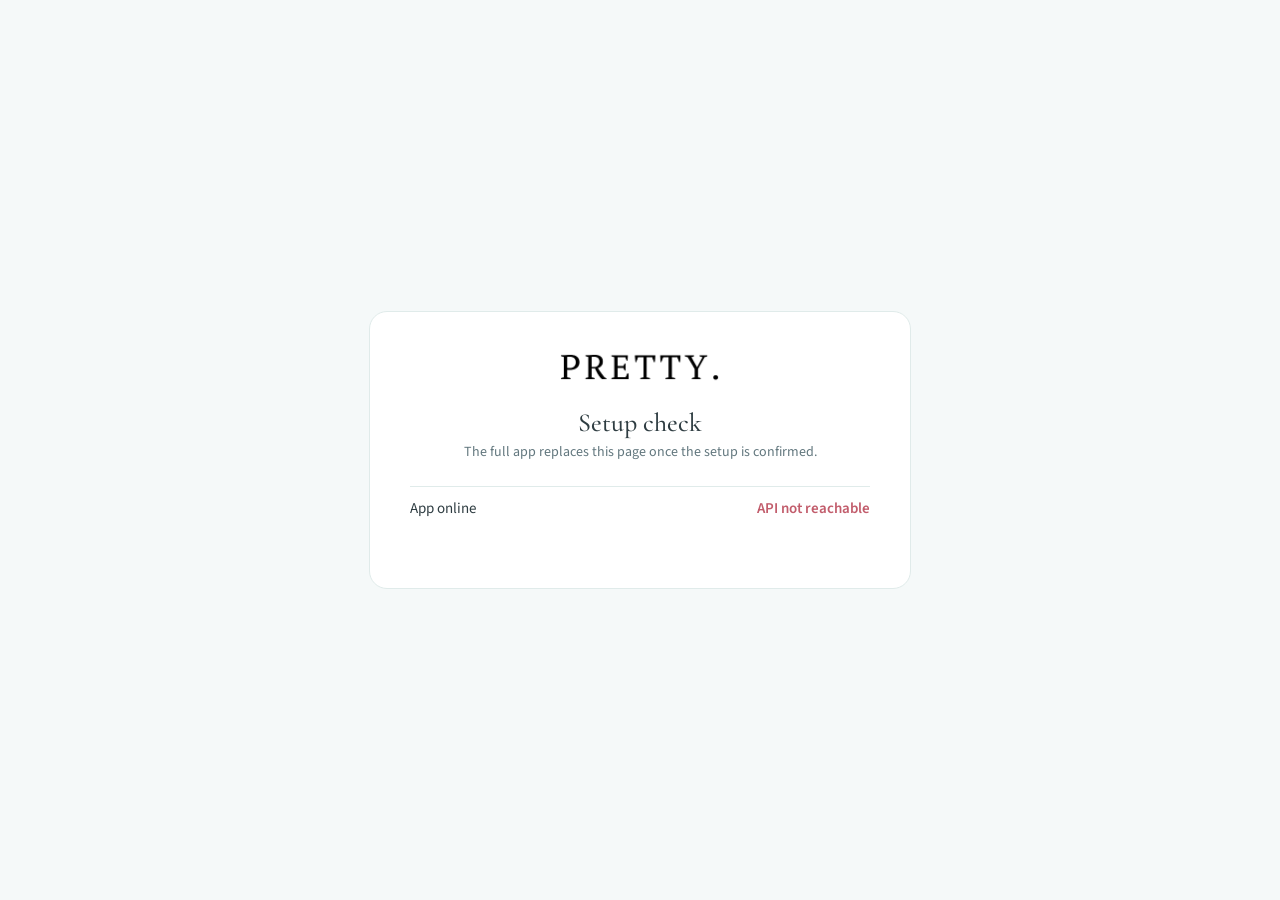
==== app/index.html @ a23b6fc7 "Add setup-check page, health API and database schema v1 Co-Authored-By: Claude Opus 5.5 <noreply@ant" ====
<!doctype html>
<html lang="en"><head>
<meta charset="utf-8"><meta name="viewport" content="width=device-width,initial-scale=1">
<title>Pretty Studio — setup check</title>
<link rel="preconnect" href="https://fonts.googleapis.com">
<link href="https://fonts.googleapis.com/css2?family=Cormorant+Garamond:wght@500&family=Source+Sans+3:wght@400;600&display=swap" rel="stylesheet">
<style>
 body{margin:0;background:#f5f9f9;color:#2f3d42;font-family:"Source Sans 3",system-ui,sans-serif;display:flex;min-height:100vh;align-items:center;justify-content:center;padding:16px;box-sizing:border-box}
 .card{background:#fff;border:1px solid #e0ebea;border-radius:18px;padding:36px 40px;max-width:460px;width:100%;text-align:center}
 img{width:170px;mix-blend-mode:multiply}
 h1{font:500 26px "Cormorant Garamond",serif;margin:18px 0 4px}
 p.sub{color:#62777e;margin:0 0 24px;font-size:14px}
 ul{list-style:none;padding:0;margin:0;text-align:left}
 li{display:flex;justify-content:space-between;padding:11px 0;border-top:1px solid #e0ebea;font-size:15px}
 .ok{color:#2a6769;font-weight:600}.bad{color:#c25d6c;font-weight:600}
 .ver{margin-top:22px;font-size:11.5px;color:#97aeb2}
</style></head>
<body><div class="card">
 <img src="pretty-logo.png" alt="Pretty">
 <h1>Setup check</h1>
 <p class="sub">The full app replaces this page once the setup is confirmed.</p>
 <ul id="list"><li>Checking…</li></ul>
 <div class="ver" id="ver"></div>
</div>
<script>
fetch('/api/health').then(r => r.json()).then(d => {
  const row = (label, val) => `<li><span>${label}</span><span class="${val === 'ok' ? 'ok' : 'bad'}">${val === 'ok' ? '✓ Connected' : val}</span></li>`;
  document.getElementById('list').innerHTML =
    row('App online', 'ok') + row('Database (D1)', d.database) + row('File storage (R2)', d.files) +
    `<li><span>Signed in as</span><span>${d.user}</span></li>` +
    (d.tables ? `<li><span>Database tables</span><span>${d.tables} (schema v${d.schemaVersion})</span></li>` : '');
  document.getElementById('ver').textContent = 'Version ' + d.version + ' · ' + d.date;
}).catch(e => { document.getElementById('list').innerHTML = '<li><span>App online</span><span class="bad">API not reachable</span></li>'; });
</script>
</body></html>
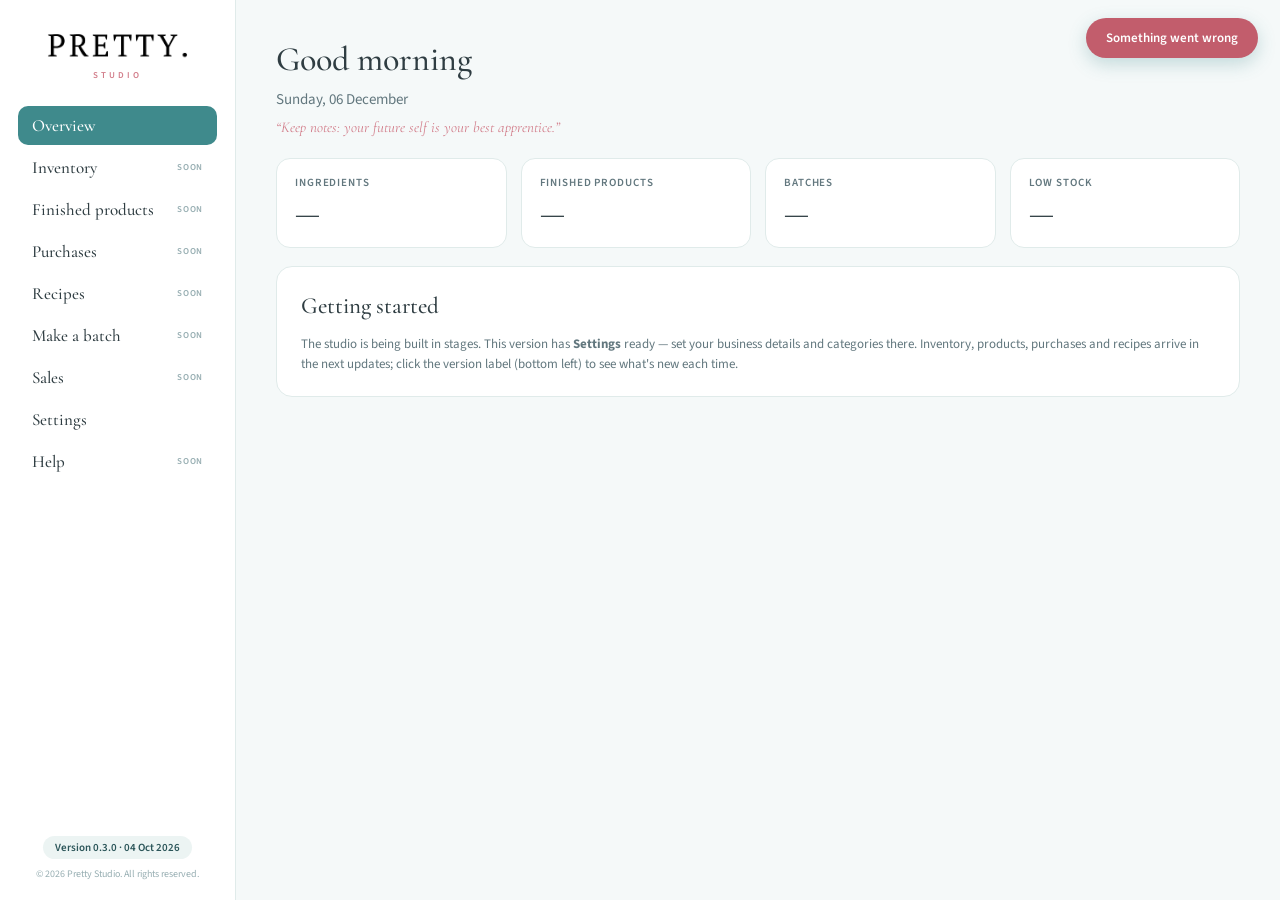
==== commit 3d186952: "v0.3.0: app layout, Settings with categories, login check on API Co-Authored-By: Claude Opus 5.5 <no" ====
--- a/app/index.html
+++ b/app/index.html
@@ -1,35 +1,27 @@
 <!doctype html>
 <html lang="en"><head>
 <meta charset="utf-8"><meta name="viewport" content="width=device-width,initial-scale=1">
-<title>Pretty Studio — setup check</title>
-<link rel="preconnect" href="https://fonts.googleapis.com">
-<link href="https://fonts.googleapis.com/css2?family=Cormorant+Garamond:wght@500&family=Source+Sans+3:wght@400;600&display=swap" rel="stylesheet">
-<style>
- body{margin:0;background:#f5f9f9;color:#2f3d42;font-family:"Source Sans 3",system-ui,sans-serif;display:flex;min-height:100vh;align-items:center;justify-content:center;padding:16px;box-sizing:border-box}
- .card{background:#fff;border:1px solid #e0ebea;border-radius:18px;padding:36px 40px;max-width:460px;width:100%;text-align:center}
- img{width:170px;mix-blend-mode:multiply}
- h1{font:500 26px "Cormorant Garamond",serif;margin:18px 0 4px}
- p.sub{color:#62777e;margin:0 0 24px;font-size:14px}
- ul{list-style:none;padding:0;margin:0;text-align:left}
- li{display:flex;justify-content:space-between;padding:11px 0;border-top:1px solid #e0ebea;font-size:15px}
- .ok{color:#2a6769;font-weight:600}.bad{color:#c25d6c;font-weight:600}
- .ver{margin-top:22px;font-size:11.5px;color:#97aeb2}
-</style></head>
-<body><div class="card">
- <img src="pretty-logo.png" alt="Pretty">
- <h1>Setup check</h1>
- <p class="sub">The full app replaces this page once the setup is confirmed.</p>
- <ul id="list"><li>Checking…</li></ul>
- <div class="ver" id="ver"></div>
+<title>Pretty Studio</title>
+<link rel="icon" href="pretty-logo.png">
+<link rel="preconnect" href="https://fonts.googleapis.com"><link rel="preconnect" href="https://fonts.gstatic.com" crossorigin>
+<link href="https://fonts.googleapis.com/css2?family=Cormorant+Garamond:ital,wght@0,500;0,600;1,400&family=Source+Sans+3:wght@400;600;700&display=swap" rel="stylesheet">
+<link rel="stylesheet" href="styles.css">
+</head><body>
+<div class="shell">
+  <aside class="side" id="side">
+    <div class="brand"><img src="pretty-logo.png" alt="Pretty"><div class="tag">Studio</div></div>
+    <nav id="nav"></nav>
+    <div class="side-foot">
+      <button class="ver" id="ver" title="What's new"></button>
+      <div class="copy" id="copy"></div>
+    </div>
+  </aside>
+  <main class="main">
+    <button class="menu-btn" id="menuBtn" aria-label="Menu">☰</button>
+    <div id="page"></div>
+  </main>
 </div>
-<script>
-fetch('/api/health').then(r => r.json()).then(d => {
-  const row = (label, val) => `<li><span>${label}</span><span class="${val === 'ok' ? 'ok' : 'bad'}">${val === 'ok' ? '✓ Connected' : val}</span></li>`;
-  document.getElementById('list').innerHTML =
-    row('App online', 'ok') + row('Database (D1)', d.database) + row('File storage (R2)', d.files) +
-    `<li><span>Signed in as</span><span>${d.user}</span></li>` +
-    (d.tables ? `<li><span>Database tables</span><span>${d.tables} (schema v${d.schemaVersion})</span></li>` : '');
-  document.getElementById('ver').textContent = 'Version ' + d.version + ' · ' + d.date;
-}).catch(e => { document.getElementById('list').innerHTML = '<li><span>App online</span><span class="bad">API not reachable</span></li>'; });
-</script>
+<div id="toast" class="toast" hidden></div>
+<div id="modal" class="modal" hidden><div class="modal-card" id="modalCard"></div></div>
+<script type="module" src="app.js"></script>
 </body></html>
--- a/app/styles.css
+++ b/app/styles.css
@@ -0,0 +1,69 @@
+[hidden]{display:none!important}
+:root{--bg:#f5f9f9;--card:#fff;--line:#e0ebea;--line2:#c6dad9;--text:#2f3d42;--muted:#62777e;--faint:#97aeb2;
+--teal:#3f8a8c;--teal-d:#2b5559;--teal-l:#ecf4f3;--blush:#d27d8a;--blush-l:#fbeef0;--rose:#c25d6c;--ok:#2a6769}
+*{box-sizing:border-box}
+body{margin:0;background:var(--bg);color:var(--text);font:400 15px/1.5 "Source Sans 3",system-ui,sans-serif}
+h1,h2,h3{font-family:"Cormorant Garamond",Georgia,serif;font-weight:500;margin:0}
+h1{font-size:34px}h2{font-size:23px}
+.shell{display:grid;grid-template-columns:236px minmax(0,1fr);min-height:100vh}
+.side{background:#fff;border-right:1px solid var(--line);padding:28px 18px 18px;display:flex;flex-direction:column;gap:24px;position:sticky;top:0;height:100vh}
+.brand{text-align:center}.brand img{width:150px;mix-blend-mode:multiply}
+.tag{font:600 9px "Source Sans 3";letter-spacing:.34em;color:var(--blush);text-transform:uppercase;margin-top:2px}
+nav{display:flex;flex-direction:column;gap:3px;overflow:auto}
+nav a{display:flex;justify-content:space-between;align-items:center;padding:9px 14px;border-radius:10px;color:var(--text);text-decoration:none;font:500 17px "Cormorant Garamond",serif}
+nav a:hover{background:var(--teal-l)}
+nav a.on{background:var(--teal);color:#fff}
+nav a .soon{font:600 9px "Source Sans 3";letter-spacing:.08em;text-transform:uppercase;color:var(--faint)}
+nav a.on .soon{color:#d6ecec}
+.side-foot{margin-top:auto;text-align:center}
+.ver{background:var(--teal-l);border:0;border-radius:999px;padding:4px 12px;font:600 11px "Source Sans 3";color:var(--teal-d);cursor:pointer}
+.ver:hover{background:#dcebea}
+.copy{font-size:10px;color:var(--faint);margin-top:8px}
+.main{padding:34px 40px;max-width:1180px;width:100%}
+.menu-btn{display:none}
+.head{display:flex;justify-content:space-between;align-items:flex-end;gap:16px;margin-bottom:22px;flex-wrap:wrap}
+.sub{color:var(--muted);margin-top:4px}
+.card{background:var(--card);border:1px solid var(--line);border-radius:16px;padding:22px 24px;margin-bottom:18px}
+.card h2{margin-bottom:12px}
+.grid2{display:grid;grid-template-columns:1fr 1fr;gap:18px}
+.tiles{display:grid;grid-template-columns:repeat(auto-fit,minmax(170px,1fr));gap:14px;margin-bottom:18px}
+.tile{background:#fff;border:1px solid var(--line);border-radius:14px;padding:16px 18px}
+.tile .k{font:600 11px "Source Sans 3";letter-spacing:.08em;text-transform:uppercase;color:var(--muted)}
+.tile .v{font:500 30px "Cormorant Garamond",serif;margin-top:4px}
+label{display:block;font:600 11px "Source Sans 3";letter-spacing:.06em;text-transform:uppercase;color:var(--muted);margin-bottom:5px}
+input,select,textarea{width:100%;padding:10px 12px;border:1px solid var(--line2);border-radius:10px;font:inherit;color:var(--text);background:#fff}
+input:focus,select:focus,textarea:focus{outline:2px solid #bfe0df;border-color:var(--teal)}
+.field{margin-bottom:14px}
+.row{display:flex;gap:10px;align-items:center}
+.btn{background:var(--teal);color:#fff;border:0;border-radius:999px;padding:10px 20px;font:600 14px "Source Sans 3";cursor:pointer;white-space:nowrap}
+.btn:hover{background:var(--teal-d)}
+.btn.ghost{background:#fff;color:var(--teal-d);border:1px solid var(--line2)}
+.btn.ghost:hover{background:var(--teal-l)}
+.btn.small{padding:6px 12px;font-size:12.5px}
+.btn.danger{background:#fff;color:var(--rose);border:1px solid #f0cfd5}
+.btn:disabled{opacity:.5;cursor:default}
+.list{border-top:1px solid var(--line)}
+.li{display:flex;align-items:center;gap:10px;padding:9px 0;border-bottom:1px solid var(--line)}
+.li .name{flex:1}
+.li.off .name{color:var(--faint);text-decoration:line-through}
+.li input{padding:6px 10px}
+.icon-btn{background:none;border:0;cursor:pointer;color:var(--muted);font-size:15px;padding:4px 6px;border-radius:6px}
+.icon-btn:hover{background:var(--teal-l);color:var(--teal-d)}
+.empty{color:var(--muted);padding:24px;text-align:center;background:var(--teal-l);border-radius:12px}
+.soonbox{text-align:center;padding:48px 24px}
+.soonbox .badge{display:inline-block;background:var(--blush-l);color:var(--rose);font:600 11px "Source Sans 3";letter-spacing:.1em;text-transform:uppercase;padding:5px 12px;border-radius:999px;margin-bottom:14px}
+.quote{font:italic 400 15px "Cormorant Garamond",serif;color:var(--blush);margin-top:6px}
+.note{font-size:13px;color:var(--muted)}
+.toast{position:fixed;top:18px;right:22px;z-index:60;background:var(--teal);color:#fff;padding:11px 20px;border-radius:999px;font:600 13px "Source Sans 3";box-shadow:0 6px 18px rgba(63,138,140,.28)}
+.toast.err{background:var(--rose)}
+.modal{position:fixed;inset:0;background:rgba(47,61,66,.4);display:flex;align-items:center;justify-content:center;z-index:50;padding:16px}
+.modal-card{background:#fff;border-radius:18px;padding:26px 28px;max-width:560px;width:100%;max-height:85vh;overflow:auto}
+.cl h3{font-size:19px;margin:16px 0 4px}.cl ul{margin:0;padding-left:18px;color:var(--muted)}
+@media (max-width:820px){
+ .shell{grid-template-columns:1fr}
+ .side{position:fixed;left:0;top:0;bottom:0;width:250px;z-index:40;transform:translateX(-100%);transition:transform .2s;box-shadow:0 0 30px rgba(0,0,0,.15)}
+ .side.open{transform:none}
+ .main{padding:64px 16px 24px}
+ .menu-btn{display:block;position:fixed;top:12px;left:12px;z-index:30;background:#fff;border:1px solid var(--line);border-radius:10px;padding:6px 12px;font-size:18px;cursor:pointer}
+ .grid2{grid-template-columns:1fr}
+}
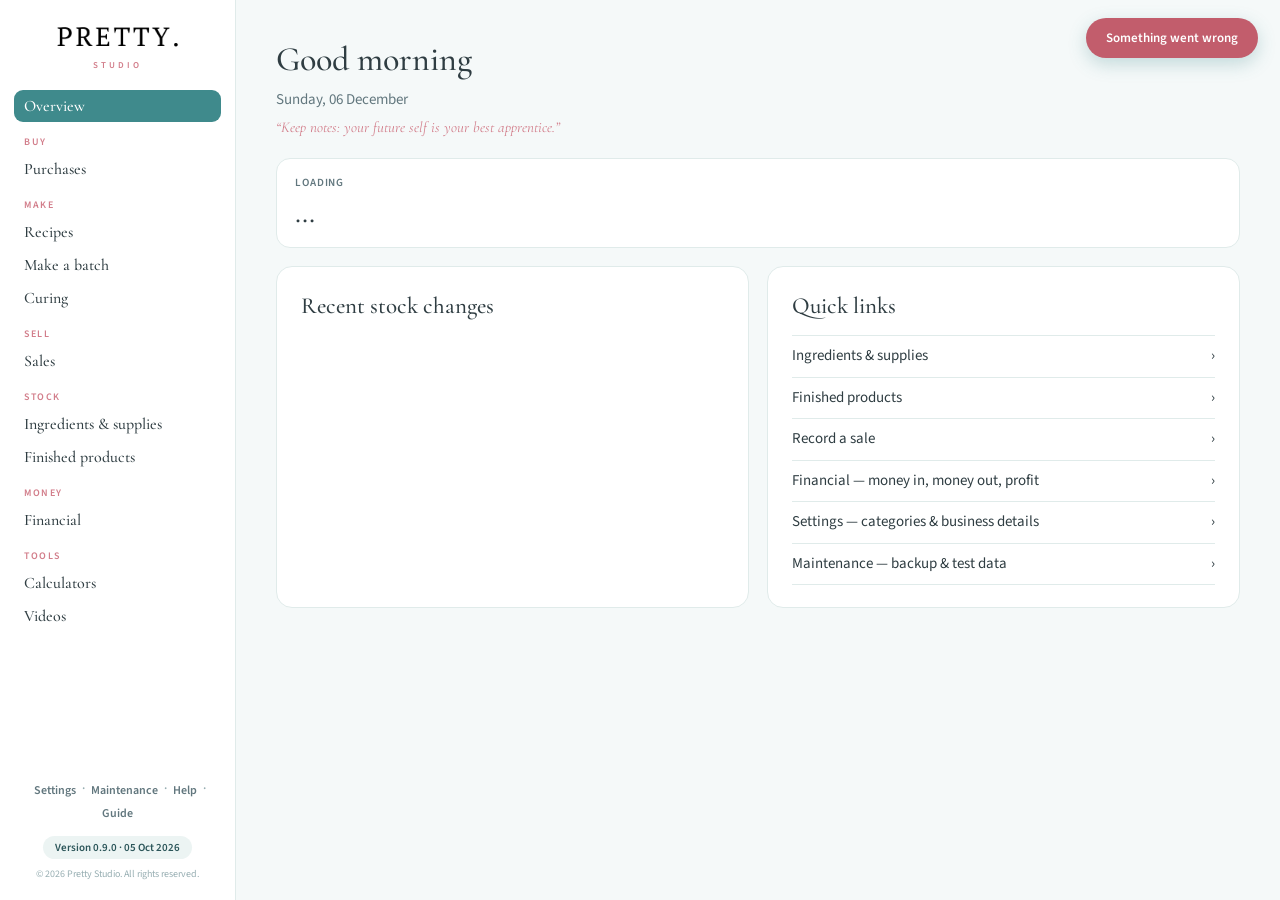
==== commit 1bfd00d8: "Menu grouped by flow: Buy / Make / Sell / Stock / Money / Tools - Group headings in the sidebar; Set" ====
--- a/app/index.html
+++ b/app/index.html
@@ -12,6 +12,7 @@
     <div class="brand"><img src="pretty-logo.png" alt="Pretty"><div class="tag">Studio</div></div>
     <nav id="nav"></nav>
     <div class="side-foot">
+      <div class="foot-nav" id="footNav"></div>
       <button class="ver" id="ver" title="What's new"></button>
       <div class="copy" id="copy"></div>
     </div>
--- a/app/styles.css
+++ b/app/styles.css
@@ -67,3 +67,117 @@
  .menu-btn{display:block;position:fixed;top:12px;left:12px;z-index:30;background:#fff;border:1px solid var(--line);border-radius:10px;padding:6px 12px;font-size:18px;cursor:pointer}
  .grid2{grid-template-columns:1fr}
 }
+.tbl{width:100%;border-collapse:collapse;font-size:14.5px}
+.tbl th{text-align:left;font:600 11px "Source Sans 3";letter-spacing:.06em;text-transform:uppercase;color:var(--muted);padding:8px 10px;border-bottom:1px solid var(--line)}
+.tbl td{padding:10px;border-bottom:1px solid var(--line);vertical-align:top}
+.tbl .r{text-align:right;white-space:nowrap}
+.tbl tbody tr[data-id]{cursor:pointer}.tbl tbody tr[data-id]:hover{background:var(--teal-l)}
+.tbl tr.low td:first-child{box-shadow:inset 3px 0 0 var(--rose)}
+.pill{display:inline-block;font:600 10px "Source Sans 3";letter-spacing:.06em;text-transform:uppercase;background:var(--teal-l);color:var(--teal-d);padding:2px 7px;border-radius:999px;vertical-align:middle}
+.pill.red{background:var(--blush-l);color:var(--rose)}
+.box{background:var(--teal-l);border-radius:12px;padding:12px 14px;margin-bottom:14px}
+.hist{max-height:260px;overflow:auto;border-top:1px solid var(--line)}
+a.qlink{text-decoration:none;color:var(--text)}a.qlink:hover{color:var(--teal-d)}
+a.btn{display:inline-block;text-decoration:none}
+@media (max-width:820px){.tbl{font-size:13.5px}.tbl th:nth-child(2),.tbl td:nth-child(2){display:none}}
+.modal-card.wide{max-width:820px}
+.pline{display:flex;gap:8px;align-items:center;margin-bottom:8px;flex-wrap:wrap}
+.pline .mat{flex:2;min-width:180px}.pline .desc{flex:2;min-width:160px}.pline .q{width:100px}.pline .t{width:130px}.pline .u{min-width:30px}
+.pline .newmat{display:flex;gap:6px;flex-basis:100%;order:5}.pline .newmat[hidden]{display:none}
+.rgrid{display:grid;grid-template-columns:repeat(auto-fill,minmax(210px,1fr));gap:14px}
+.rcard{border:1px solid var(--line);border-radius:14px;overflow:hidden;cursor:pointer;background:#fff;transition:box-shadow .15s}
+.rcard:hover{box-shadow:0 6px 18px rgba(47,61,66,.1)}
+.rimg{height:140px;background:var(--teal-l) center/cover no-repeat;display:flex;align-items:center;justify-content:center;color:var(--faint);font-size:13px}
+.rbody{padding:10px 12px}
+.rhero{width:100%;max-height:260px;object-fit:cover;border-radius:12px;margin-bottom:12px}
+.tbl tfoot td{border-bottom:0;padding-top:12px}
+td.warn{color:var(--rose);font-weight:600}
+.play{width:46px;height:46px;border-radius:50%;background:rgba(255,255,255,.9);color:var(--rose);display:flex;align-items:center;justify-content:center;font-size:18px}
+.vwrap{position:relative;padding-top:56.25%;border-radius:12px;overflow:hidden;background:#000}
+.vwrap iframe{position:absolute;inset:0;width:100%;height:100%;border:0}
+.legend{display:flex;gap:16px;font-size:13px;color:var(--muted);margin-bottom:10px}.legend i{display:inline-block;width:10px;height:10px;border-radius:3px;margin-right:6px;vertical-align:middle}
+.bars{display:flex;align-items:stretch;gap:10px;height:224px;padding:0 4px}
+.bgroup{flex:1;display:flex;flex-direction:column;align-items:center;height:100%;justify-content:flex-end;min-width:24px}
+.bpair{display:flex;gap:2px;align-items:flex-end;flex:1;width:100%;justify-content:center;border-bottom:1px solid var(--line)}
+.bar{width:40%;max-width:22px;min-height:2px;border-radius:4px 4px 0 0;cursor:default}
+.bar:hover{filter:brightness(1.12)}
+.blabel{font-size:11px;color:var(--muted);margin-top:5px;height:16px}
+.bars{margin-bottom:4px}
+.tip{position:fixed;z-index:70;background:var(--text);color:#fff;font-size:12px;padding:5px 9px;border-radius:6px;pointer-events:none}
+.cure{padding:12px 0;border-bottom:1px solid var(--line)}
+.prog{height:8px;background:var(--teal-l);border-radius:999px;margin:8px 0 4px;overflow:hidden}.prog div{height:100%;background:var(--teal);border-radius:999px}
+details summary{cursor:pointer}
+.aibox{background:var(--blush-l);border:1px solid #f0cfd5}
+.pline.flag{background:#fdf6ec;border-radius:10px;padding:6px}
+.flagnote{flex-basis:100%;order:6;color:#9a6a1c}
+.drop{display:block;border:2px dashed var(--line2);border-radius:14px;padding:26px;text-align:center;cursor:pointer;color:var(--teal-d);font:600 15px "Source Sans 3";text-transform:none;letter-spacing:0}
+.drop:hover,.drop.over{background:var(--teal-l);border-color:var(--teal)}
+.spin{display:inline-block;width:14px;height:14px;border:2px solid var(--line2);border-top-color:var(--teal);border-radius:50%;animation:sp 0.8s linear infinite;vertical-align:-2px;margin-right:6px}
+@keyframes sp{to{transform:rotate(360deg)}}
+
+.dupbox{background:#fdf1e3;border:1px solid #efc98f;color:#7a4e12}.dupbox ul{margin:6px 0 0;padding-left:18px}
+.pages{display:flex;flex-wrap:wrap;gap:10px;margin-top:10px}
+.page{position:relative;width:118px;border:1px solid var(--line);border-radius:10px;overflow:hidden;background:#fff}
+.page img{width:100%;height:120px;object-fit:cover;display:block;background:var(--teal-l)}
+.page .pdf{height:120px;display:flex;align-items:center;justify-content:center;background:var(--teal-l);color:var(--teal-d);font-weight:600}
+.page .pname{font-size:11px;color:var(--muted);padding:4px 6px;white-space:nowrap;overflow:hidden;text-overflow:ellipsis}
+.pdel{position:absolute;top:4px;right:4px;width:24px;height:24px;border-radius:50%;border:0;background:rgba(47,61,66,.75);color:#fff;cursor:pointer;font-size:12px;line-height:24px;padding:0}
+.pdel:hover{background:var(--rose)}
+
+/* Getting started (setup wizard) */
+.wiz{display:grid;grid-template-columns:250px minmax(0,1fr);gap:18px;align-items:start}
+.wsteps{background:#fff;border:1px solid var(--line);border-radius:16px;padding:14px;position:sticky;top:18px}
+.wprog{padding:4px 6px 10px}
+.wstep{display:flex;gap:10px;align-items:flex-start;width:100%;text-align:left;background:none;border:0;border-radius:10px;padding:9px 8px;cursor:pointer;font:inherit;color:var(--text)}
+.wstep:hover{background:var(--teal-l)}
+.wstep.on{background:var(--teal-l);box-shadow:inset 3px 0 0 var(--teal)}
+.wstep b{display:block;font:500 17px "Cormorant Garamond",serif}
+.wstep .note{font-size:12px}
+.wstep .dot{flex:none;width:24px;height:24px;border-radius:50%;border:1.5px solid var(--line2);display:flex;align-items:center;justify-content:center;font:600 12px "Source Sans 3";color:var(--muted);margin-top:2px}
+.wstep.done .dot{background:var(--teal);border-color:var(--teal);color:#fff}
+.linkbtn{background:none;border:0;color:var(--muted);font:600 12px "Source Sans 3";cursor:pointer;margin:10px 8px 2px;padding:0;text-decoration:underline}
+.wpanel h2 .pill{font-size:10px;margin-left:6px}
+.wpanel h3{font-size:19px;margin:4px 0 8px}
+.flow{display:grid;grid-template-columns:repeat(3,1fr);gap:12px;margin:16px 0}
+.flow>div{background:var(--teal-l);border-radius:12px;padding:14px}
+.flow b{display:block;font:500 20px "Cormorant Garamond",serif;color:var(--teal-d);margin-bottom:4px}
+.chips{display:flex;flex-wrap:wrap;gap:8px;align-items:center}
+.chip{display:inline-flex;align-items:center;gap:4px;background:var(--teal-l);color:var(--teal-d);border-radius:999px;padding:5px 6px 5px 12px;font-weight:600;font-size:13.5px}
+.chip button{background:none;border:0;color:var(--muted);cursor:pointer;width:22px;height:22px;border-radius:50%;font-size:11px;padding:0}
+.chip button:hover{background:#fff;color:var(--rose)}
+.chipadd{display:inline-flex;gap:6px}.chipadd input{width:140px;padding:6px 10px;border-radius:999px}
+.wopts .box{margin:0}
+.wopts{margin:14px 0 16px}
+.seg{display:inline-flex;border:1px solid var(--line2);border-radius:999px;overflow:hidden}
+.seg button{background:#fff;border:0;padding:8px 16px;font:600 13.5px "Source Sans 3";color:var(--teal-d);cursor:pointer}
+.seg button.on{background:var(--teal);color:#fff}
+.mapg{gap:4px 18px}
+.tscroll{max-height:340px;overflow:auto;border:1px solid var(--line);border-radius:12px}
+.tscroll .tbl th{position:sticky;top:0;background:#fff}
+.tbl tr.skip td{color:var(--faint)}
+.warnt{color:#9a6a1c}
+.wdone{background:#e9f5ef;border:1px solid #bfe0cc}
+.onbcard{background:linear-gradient(120deg,#fff 55%,var(--blush-l))}
+.onbcard .prog{max-width:360px}
+@media (max-width:820px){.wiz{grid-template-columns:1fr}.wsteps{position:static}.flow{grid-template-columns:1fr}}
+.wpanel a:not(.btn){color:var(--teal-d)}
+@media (max-width:820px){.wstep .note{display:none}.wstep{padding:6px 8px}}
+
+/* Grouped menu */
+.side{gap:18px;padding-top:22px}
+.brand img{width:130px}
+nav{gap:1px;margin:0 -6px;padding:0 6px}
+nav a{padding:6px 12px;font-size:16.5px;border-radius:9px}
+.ngroup{font:600 10px "Source Sans 3";letter-spacing:.16em;text-transform:uppercase;color:var(--blush);padding:12px 12px 3px}
+.nb{font:600 10px "Source Sans 3";background:var(--teal-l);color:var(--teal-d);border-radius:999px;padding:1px 7px;letter-spacing:.02em}
+.nb.warn{background:var(--blush-l);color:var(--rose)}
+nav a.on .nb{background:rgba(255,255,255,.2);color:#fff}
+nav a{gap:8px}nav a .nb{flex:none}
+.foot-nav{display:flex;justify-content:center;flex-wrap:wrap;gap:4px 6px;margin-bottom:12px;font:600 12.5px "Source Sans 3";color:var(--faint)}
+.foot-nav a{color:var(--muted);text-decoration:none;padding:2px 6px;border-radius:6px}
+.foot-nav a:hover{background:var(--teal-l);color:var(--teal-d)}
+.foot-nav a.on{background:var(--teal);color:#fff}
+.side{padding-left:14px;padding-right:14px}
+nav a{white-space:nowrap;font-size:16px;padding:6px 10px}
+.ngroup{padding-left:10px}
+.foot-nav{font-size:12px;gap:2px 2px}.foot-nav a{padding:2px 4px}
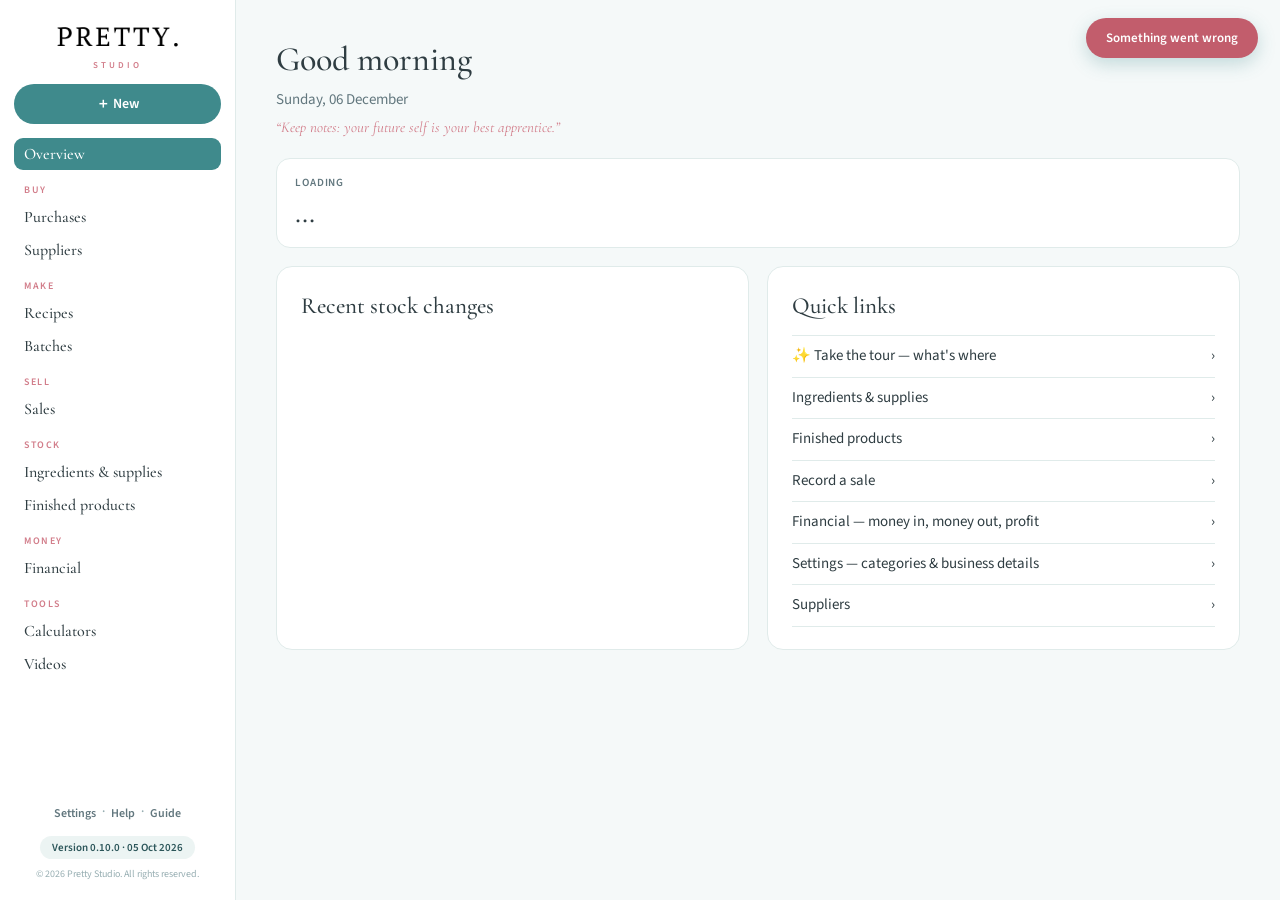
==== commit ccbb2935: "v0.10.0: grouped menu, + New, phone bottom bar, Suppliers, Batches with curing, admin-only Maintenan" ====
--- a/app/index.html
+++ b/app/index.html
@@ -10,6 +10,7 @@
 <div class="shell">
   <aside class="side" id="side">
     <div class="brand"><img src="pretty-logo.png" alt="Pretty"><div class="tag">Studio</div></div>
+    <button class="btn newbtn" id="newBtn">＋ New</button>
     <nav id="nav"></nav>
     <div class="side-foot">
       <div class="foot-nav" id="footNav"></div>
@@ -22,6 +23,15 @@
     <div id="page"></div>
   </main>
 </div>
+<nav class="bbar" id="bbar" aria-label="Quick menu">
+  <a href="#/overview" data-p="overview"><span>⌂</span>Home</a>
+  <a href="#/inventory" data-p="inventory"><span>🫙</span>Stock</a>
+  <button id="bbNew" class="bbnew" aria-label="Add new">＋</button>
+  <a href="#/sales" data-p="sales"><span>🛍️</span>Sales</a>
+  <button id="bbMenu"><span>☰</span>Menu</button>
+</nav>
+<div id="quickShade" class="qshade" hidden></div>
+<div id="quick" class="quick" hidden></div>
 <div id="toast" class="toast" hidden></div>
 <div id="modal" class="modal" hidden><div class="modal-card" id="modalCard"></div></div>
 <script type="module" src="app.js"></script>
--- a/app/styles.css
+++ b/app/styles.css
@@ -181,3 +181,47 @@
 nav a{white-space:nowrap;font-size:16px;padding:6px 10px}
 .ngroup{padding-left:10px}
 .foot-nav{font-size:12px;gap:2px 2px}.foot-nav a{padding:2px 4px}
+/* Guided tour */
+.tour{position:fixed;inset:0;z-index:90}
+.tour-block{position:fixed;inset:0;cursor:pointer}
+.tour-spot{position:fixed;border-radius:12px;box-shadow:0 0 0 9999px rgba(47,61,66,.55),0 0 0 3px var(--blush);pointer-events:none;transition:all .25s ease}
+.tour-pop{position:fixed;width:320px;max-width:calc(100vw - 16px);background:#fff;border-radius:16px;padding:16px 18px 14px;box-shadow:0 14px 40px rgba(47,61,66,.3);transition:left .25s ease,top .25s ease,opacity .15s}
+.tour.moving .tour-pop{opacity:0}
+.tour-count{display:flex;justify-content:space-between;align-items:center;font:600 11px "Source Sans 3";letter-spacing:.08em;text-transform:uppercase;color:var(--blush)}
+.tour-dots{display:flex;gap:4px}.tour-dots i{width:6px;height:6px;border-radius:50%;background:var(--line2)}.tour-dots i.on{background:var(--teal);width:14px;border-radius:3px}
+.tour-title{font-size:22px;margin:6px 0 4px}
+.tour-text{margin:0 0 14px;color:var(--muted);font-size:14.5px}
+.tour-foot{display:flex;gap:8px;align-items:center}.tour-foot .linkbtn{margin:0}
+.tour-pop::before{content:"";position:absolute;width:12px;height:12px;background:#fff;transform:rotate(45deg)}
+.tour-pop[data-side=right]::before{left:-6px;top:calc(50% - 6px)}
+.tour-pop[data-side=below]::before{top:-6px;left:calc(50% - 6px)}
+.tour-pop[data-side=above]::before{bottom:-6px;left:calc(50% - 6px)}
+.tour-pop[data-side=free]::before{display:none}
+
+/* + New quick menu */
+.newbtn{width:100%;margin:-6px 0 -4px}
+.qshade{position:fixed;inset:0;z-index:55}
+.quick{position:fixed;z-index:56;width:290px;background:#fff;border:1px solid var(--line);border-radius:16px;box-shadow:0 14px 40px rgba(47,61,66,.22);padding:8px}
+.quick .qhead{font:600 10px "Source Sans 3";letter-spacing:.16em;text-transform:uppercase;color:var(--blush);padding:6px 10px 4px}
+.quick button{display:flex;gap:10px;align-items:flex-start;width:100%;text-align:left;background:none;border:0;border-radius:10px;padding:8px 10px;cursor:pointer;font:inherit;color:var(--text)}
+.quick button:hover,.quick button:focus{background:var(--teal-l);outline:0}
+.quick b{display:block;font-weight:600;font-size:14.5px}.quick .note{font-size:12px}
+.qi{width:24px;text-align:center;font-size:17px;flex:none}
+.quick.sheet{left:8px!important;right:8px;bottom:78px;top:auto!important;width:auto}
+/* Phone bottom bar */
+.bbar{display:none}
+@media (max-width:820px){
+ .menu-btn{display:none!important}
+ .main{padding:22px 16px 96px}
+ .bbar{display:flex;position:fixed;left:0;right:0;bottom:0;z-index:45;background:#fff;border-top:1px solid var(--line);padding:6px 6px calc(6px + env(safe-area-inset-bottom));justify-content:space-around;align-items:center;box-shadow:0 -4px 16px rgba(47,61,66,.06)}
+ .bbar a,.bbar button{flex:1;display:flex;flex-direction:column;align-items:center;gap:1px;background:none;border:0;color:var(--muted);text-decoration:none;font:600 11px "Source Sans 3";padding:4px 0;cursor:pointer}
+ .bbar a span,.bbar button span{font-size:19px;line-height:1.2}
+ .bbar a.on{color:var(--teal-d)}
+ .bbar .bbnew{flex:none;width:54px;height:54px;border-radius:50%;background:var(--teal);color:#fff;font-size:28px;margin-top:-22px;box-shadow:0 6px 16px rgba(63,138,140,.35);justify-content:center}
+ .side{bottom:0;z-index:50}
+}
+@media (max-width:820px){
+ nav.bbar{flex-direction:row;margin:0;gap:0;overflow:visible}
+ .bbar a,.bbar a.on{justify-content:center;border-radius:0;background:none;white-space:nowrap}
+ .bbar a:hover{background:none}
+}
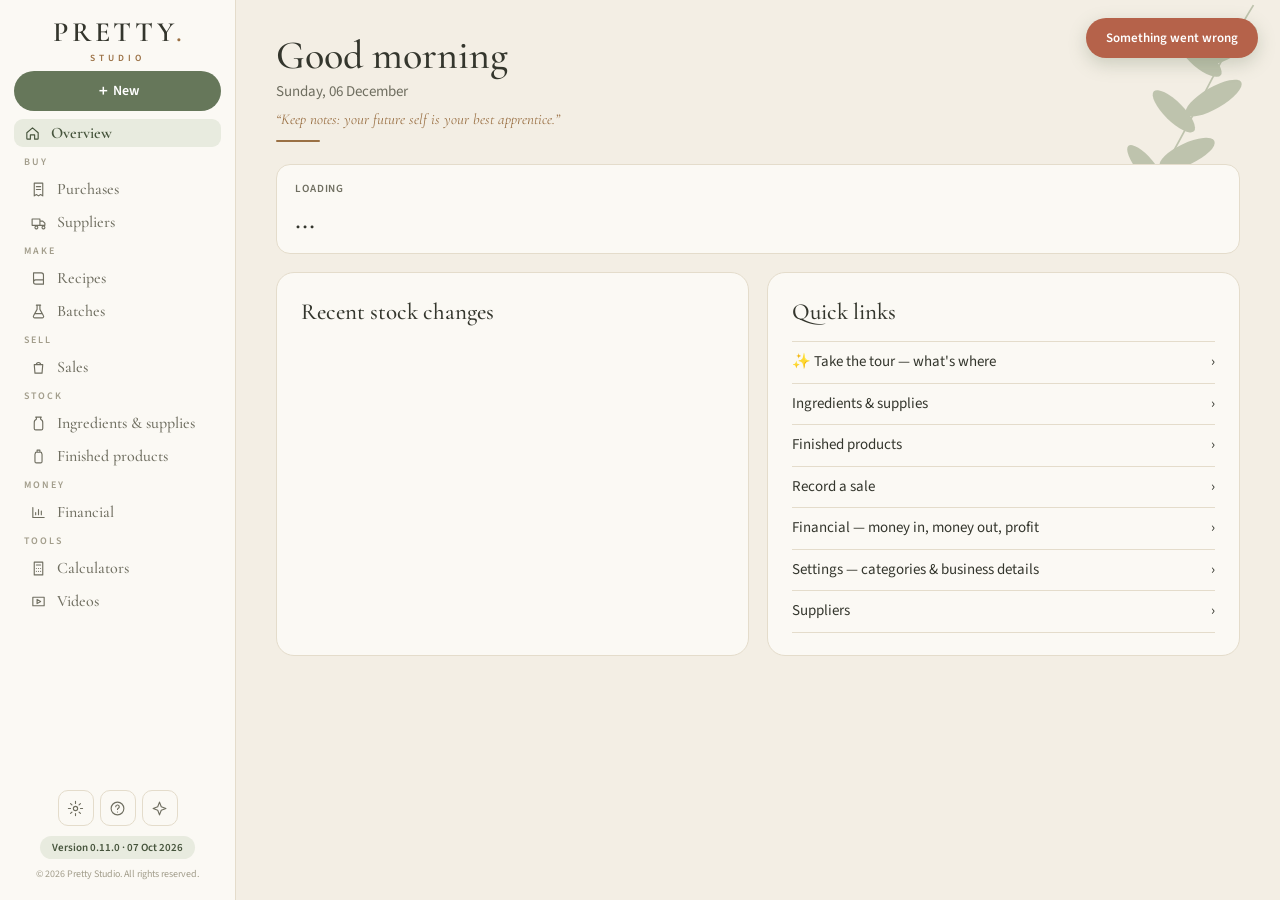
==== commit 5cd16d13: "v0.11.0: colour themes, refreshed look, Maintenance redesign, VAT-inclusive invoice capture - Three " ====
--- a/app/index.html
+++ b/app/index.html
@@ -1,15 +1,16 @@
 <!doctype html>
-<html lang="en"><head>
+<html lang="en" data-skin="sage"><head>
 <meta charset="utf-8"><meta name="viewport" content="width=device-width,initial-scale=1">
 <title>Pretty Studio</title>
 <link rel="icon" href="pretty-logo.png">
 <link rel="preconnect" href="https://fonts.googleapis.com"><link rel="preconnect" href="https://fonts.gstatic.com" crossorigin>
 <link href="https://fonts.googleapis.com/css2?family=Cormorant+Garamond:ital,wght@0,500;0,600;1,400&family=Source+Sans+3:wght@400;600;700&display=swap" rel="stylesheet">
 <link rel="stylesheet" href="styles.css">
+<script>try{var k=localStorage.getItem('ps-skin');if(k)document.documentElement.dataset.skin=k}catch(e){}</script>
 </head><body>
 <div class="shell">
   <aside class="side" id="side">
-    <div class="brand"><img src="pretty-logo.png" alt="Pretty"><div class="tag">Studio</div></div>
+    <div class="brand"><div class="wm">PRETTY<span>.</span></div><div class="tag">Studio</div></div>
     <button class="btn newbtn" id="newBtn">＋ New</button>
     <nav id="nav"></nav>
     <div class="side-foot">
@@ -19,16 +20,17 @@
     </div>
   </aside>
   <main class="main">
+    <svg class="sprig" viewBox="0 0 260 300" aria-hidden="true"><path d="M230 10C180 90 150 170 70 290" fill="none" stroke="currentColor" stroke-width="2"/><g fill="currentColor"><ellipse cx="205" cy="55" rx="34" ry="12" transform="rotate(-35 205 55)"/><ellipse cx="170" cy="70" rx="30" ry="11" transform="rotate(40 170 70)"/><ellipse cx="185" cy="115" rx="36" ry="12" transform="rotate(-30 185 115)"/><ellipse cx="140" cy="130" rx="32" ry="11" transform="rotate(45 140 130)"/><ellipse cx="155" cy="178" rx="34" ry="12" transform="rotate(-25 155 178)"/><ellipse cx="108" cy="192" rx="30" ry="10" transform="rotate(50 108 192)"/><ellipse cx="120" cy="238" rx="30" ry="10" transform="rotate(-20 120 238)"/></g></svg>
     <button class="menu-btn" id="menuBtn" aria-label="Menu">☰</button>
     <div id="page"></div>
   </main>
 </div>
 <nav class="bbar" id="bbar" aria-label="Quick menu">
-  <a href="#/overview" data-p="overview"><span>⌂</span>Home</a>
-  <a href="#/inventory" data-p="inventory"><span>🫙</span>Stock</a>
+  <a href="#/overview" data-p="overview"><span data-i="overview"></span>Home</a>
+  <a href="#/inventory" data-p="inventory"><span data-i="inventory"></span>Stock</a>
   <button id="bbNew" class="bbnew" aria-label="Add new">＋</button>
-  <a href="#/sales" data-p="sales"><span>🛍️</span>Sales</a>
-  <button id="bbMenu"><span>☰</span>Menu</button>
+  <a href="#/sales" data-p="sales"><span data-i="sales"></span>Sales</a>
+  <button id="bbMenu"><span data-i="menu"></span>Menu</button>
 </nav>
 <div id="quickShade" class="qshade" hidden></div>
 <div id="quick" class="quick" hidden></div>
--- a/app/styles.css
+++ b/app/styles.css
@@ -1,12 +1,18 @@
 [hidden]{display:none!important}
 :root{--bg:#f5f9f9;--card:#fff;--line:#e0ebea;--line2:#c6dad9;--text:#2f3d42;--muted:#62777e;--faint:#97aeb2;
---teal:#3f8a8c;--teal-d:#2b5559;--teal-l:#ecf4f3;--blush:#d27d8a;--blush-l:#fbeef0;--rose:#c25d6c;--ok:#2a6769}
+--teal:#3f8a8c;--teal-d:#2b5559;--teal-l:#ecf4f3;--blush:#d27d8a;--blush-l:#fbeef0;--rose:#c25d6c;--ok:#2a6769;--leaf:#9cb9b7}
+/* Colour themes (chosen in Getting started or Settings). The variable names are the original sea-glass ones:
+   --teal* = main colour, --blush* = accent, --rose = warnings. Sea glass is the :root default above. */
+:root[data-skin=sage]{--bg:#f3eee4;--card:#fbf9f4;--line:#e4dccb;--line2:#d3c8b2;--text:#34362d;--muted:#6f6e60;--faint:#a29d8b;
+--teal:#66775a;--teal-d:#46543c;--teal-l:#e8ebdf;--blush:#9a7044;--blush-l:#efe3cf;--rose:#b5624a;--ok:#46543c;--leaf:#8b9a78}
+:root[data-skin=rose]{--bg:#f6efec;--card:#fdfaf8;--line:#ecdcd6;--line2:#dcc5bd;--text:#3d2f33;--muted:#7a6469;--faint:#ae979b;
+--teal:#9a5f6b;--teal-d:#6c3d48;--teal-l:#f3e5e6;--blush:#9b7348;--blush-l:#f3e8d9;--rose:#b24a4a;--ok:#6c3d48;--leaf:#b98f95}
 *{box-sizing:border-box}
 body{margin:0;background:var(--bg);color:var(--text);font:400 15px/1.5 "Source Sans 3",system-ui,sans-serif}
 h1,h2,h3{font-family:"Cormorant Garamond",Georgia,serif;font-weight:500;margin:0}
 h1{font-size:34px}h2{font-size:23px}
 .shell{display:grid;grid-template-columns:236px minmax(0,1fr);min-height:100vh}
-.side{background:#fff;border-right:1px solid var(--line);padding:28px 18px 18px;display:flex;flex-direction:column;gap:24px;position:sticky;top:0;height:100vh}
+.side{background:var(--card);border-right:1px solid var(--line);padding:28px 18px 18px;display:flex;flex-direction:column;gap:24px;position:sticky;top:0;height:100vh}
 .brand{text-align:center}.brand img{width:150px;mix-blend-mode:multiply}
 .tag{font:600 9px "Source Sans 3";letter-spacing:.34em;color:var(--blush);text-transform:uppercase;margin-top:2px}
 nav{display:flex;flex-direction:column;gap:3px;overflow:auto}
@@ -14,10 +20,10 @@
 nav a:hover{background:var(--teal-l)}
 nav a.on{background:var(--teal);color:#fff}
 nav a .soon{font:600 9px "Source Sans 3";letter-spacing:.08em;text-transform:uppercase;color:var(--faint)}
-nav a.on .soon{color:#d6ecec}
+nav a.on .soon{color:var(--faint)}
 .side-foot{margin-top:auto;text-align:center}
 .ver{background:var(--teal-l);border:0;border-radius:999px;padding:4px 12px;font:600 11px "Source Sans 3";color:var(--teal-d);cursor:pointer}
-.ver:hover{background:#dcebea}
+.ver:hover{background:var(--line)}
 .copy{font-size:10px;color:var(--faint);margin-top:8px}
 .main{padding:34px 40px;max-width:1180px;width:100%}
 .menu-btn{display:none}
@@ -27,20 +33,20 @@
 .card h2{margin-bottom:12px}
 .grid2{display:grid;grid-template-columns:1fr 1fr;gap:18px}
 .tiles{display:grid;grid-template-columns:repeat(auto-fit,minmax(170px,1fr));gap:14px;margin-bottom:18px}
-.tile{background:#fff;border:1px solid var(--line);border-radius:14px;padding:16px 18px}
+.tile{background:var(--card);border:1px solid var(--line);border-radius:14px;padding:16px 18px}
 .tile .k{font:600 11px "Source Sans 3";letter-spacing:.08em;text-transform:uppercase;color:var(--muted)}
 .tile .v{font:500 30px "Cormorant Garamond",serif;margin-top:4px}
 label{display:block;font:600 11px "Source Sans 3";letter-spacing:.06em;text-transform:uppercase;color:var(--muted);margin-bottom:5px}
-input,select,textarea{width:100%;padding:10px 12px;border:1px solid var(--line2);border-radius:10px;font:inherit;color:var(--text);background:#fff}
-input:focus,select:focus,textarea:focus{outline:2px solid #bfe0df;border-color:var(--teal)}
+input,select,textarea{width:100%;padding:10px 12px;border:1px solid var(--line2);border-radius:10px;font:inherit;color:var(--text);background:var(--card)}
+input:focus,select:focus,textarea:focus{outline:2px solid var(--line2);border-color:var(--teal)}
 .field{margin-bottom:14px}
 .row{display:flex;gap:10px;align-items:center}
 .btn{background:var(--teal);color:#fff;border:0;border-radius:999px;padding:10px 20px;font:600 14px "Source Sans 3";cursor:pointer;white-space:nowrap}
 .btn:hover{background:var(--teal-d)}
-.btn.ghost{background:#fff;color:var(--teal-d);border:1px solid var(--line2)}
+.btn.ghost{background:var(--card);color:var(--teal-d);border:1px solid var(--line2)}
 .btn.ghost:hover{background:var(--teal-l)}
 .btn.small{padding:6px 12px;font-size:12.5px}
-.btn.danger{background:#fff;color:var(--rose);border:1px solid #f0cfd5}
+.btn.danger{background:var(--card);color:var(--rose);border:1px solid var(--blush-l)}
 .btn:disabled{opacity:.5;cursor:default}
 .list{border-top:1px solid var(--line)}
 .li{display:flex;align-items:center;gap:10px;padding:9px 0;border-bottom:1px solid var(--line)}
@@ -54,17 +60,17 @@
 .soonbox .badge{display:inline-block;background:var(--blush-l);color:var(--rose);font:600 11px "Source Sans 3";letter-spacing:.1em;text-transform:uppercase;padding:5px 12px;border-radius:999px;margin-bottom:14px}
 .quote{font:italic 400 15px "Cormorant Garamond",serif;color:var(--blush);margin-top:6px}
 .note{font-size:13px;color:var(--muted)}
-.toast{position:fixed;top:18px;right:22px;z-index:60;background:var(--teal);color:#fff;padding:11px 20px;border-radius:999px;font:600 13px "Source Sans 3";box-shadow:0 6px 18px rgba(63,138,140,.28)}
+.toast{position:fixed;top:18px;right:22px;z-index:60;background:var(--teal);color:#fff;padding:11px 20px;border-radius:999px;font:600 13px "Source Sans 3";box-shadow:0 6px 18px color-mix(in srgb,var(--teal) 28%,transparent)}
 .toast.err{background:var(--rose)}
 .modal{position:fixed;inset:0;background:rgba(47,61,66,.4);display:flex;align-items:center;justify-content:center;z-index:50;padding:16px}
-.modal-card{background:#fff;border-radius:18px;padding:26px 28px;max-width:560px;width:100%;max-height:85vh;overflow:auto}
+.modal-card{background:var(--card);border-radius:18px;padding:26px 28px;max-width:560px;width:100%;max-height:85vh;overflow:auto}
 .cl h3{font-size:19px;margin:16px 0 4px}.cl ul{margin:0;padding-left:18px;color:var(--muted)}
 @media (max-width:820px){
  .shell{grid-template-columns:1fr}
  .side{position:fixed;left:0;top:0;bottom:0;width:250px;z-index:40;transform:translateX(-100%);transition:transform .2s;box-shadow:0 0 30px rgba(0,0,0,.15)}
  .side.open{transform:none}
  .main{padding:64px 16px 24px}
- .menu-btn{display:block;position:fixed;top:12px;left:12px;z-index:30;background:#fff;border:1px solid var(--line);border-radius:10px;padding:6px 12px;font-size:18px;cursor:pointer}
+ .menu-btn{display:block;position:fixed;top:12px;left:12px;z-index:30;background:var(--card);border:1px solid var(--line);border-radius:10px;padding:6px 12px;font-size:18px;cursor:pointer}
  .grid2{grid-template-columns:1fr}
 }
 .tbl{width:100%;border-collapse:collapse;font-size:14.5px}
@@ -85,7 +91,7 @@
 .pline .mat{flex:2;min-width:180px}.pline .desc{flex:2;min-width:160px}.pline .q{width:100px}.pline .t{width:130px}.pline .u{min-width:30px}
 .pline .newmat{display:flex;gap:6px;flex-basis:100%;order:5}.pline .newmat[hidden]{display:none}
 .rgrid{display:grid;grid-template-columns:repeat(auto-fill,minmax(210px,1fr));gap:14px}
-.rcard{border:1px solid var(--line);border-radius:14px;overflow:hidden;cursor:pointer;background:#fff;transition:box-shadow .15s}
+.rcard{border:1px solid var(--line);border-radius:14px;overflow:hidden;cursor:pointer;background:var(--card);transition:box-shadow .15s}
 .rcard:hover{box-shadow:0 6px 18px rgba(47,61,66,.1)}
 .rimg{height:140px;background:var(--teal-l) center/cover no-repeat;display:flex;align-items:center;justify-content:center;color:var(--faint);font-size:13px}
 .rbody{padding:10px 12px}
@@ -107,7 +113,7 @@
 .cure{padding:12px 0;border-bottom:1px solid var(--line)}
 .prog{height:8px;background:var(--teal-l);border-radius:999px;margin:8px 0 4px;overflow:hidden}.prog div{height:100%;background:var(--teal);border-radius:999px}
 details summary{cursor:pointer}
-.aibox{background:var(--blush-l);border:1px solid #f0cfd5}
+.aibox{background:var(--blush-l);border:1px solid var(--blush-l)}
 .pline.flag{background:#fdf6ec;border-radius:10px;padding:6px}
 .flagnote{flex-basis:100%;order:6;color:#9a6a1c}
 .drop{display:block;border:2px dashed var(--line2);border-radius:14px;padding:26px;text-align:center;cursor:pointer;color:var(--teal-d);font:600 15px "Source Sans 3";text-transform:none;letter-spacing:0}
@@ -117,7 +123,7 @@
 
 .dupbox{background:#fdf1e3;border:1px solid #efc98f;color:#7a4e12}.dupbox ul{margin:6px 0 0;padding-left:18px}
 .pages{display:flex;flex-wrap:wrap;gap:10px;margin-top:10px}
-.page{position:relative;width:118px;border:1px solid var(--line);border-radius:10px;overflow:hidden;background:#fff}
+.page{position:relative;width:118px;border:1px solid var(--line);border-radius:10px;overflow:hidden;background:var(--card)}
 .page img{width:100%;height:120px;object-fit:cover;display:block;background:var(--teal-l)}
 .page .pdf{height:120px;display:flex;align-items:center;justify-content:center;background:var(--teal-l);color:var(--teal-d);font-weight:600}
 .page .pname{font-size:11px;color:var(--muted);padding:4px 6px;white-space:nowrap;overflow:hidden;text-overflow:ellipsis}
@@ -126,7 +132,7 @@
 
 /* Getting started (setup wizard) */
 .wiz{display:grid;grid-template-columns:250px minmax(0,1fr);gap:18px;align-items:start}
-.wsteps{background:#fff;border:1px solid var(--line);border-radius:16px;padding:14px;position:sticky;top:18px}
+.wsteps{background:var(--card);border:1px solid var(--line);border-radius:16px;padding:14px;position:sticky;top:18px}
 .wprog{padding:4px 6px 10px}
 .wstep{display:flex;gap:10px;align-items:flex-start;width:100%;text-align:left;background:none;border:0;border-radius:10px;padding:9px 8px;cursor:pointer;font:inherit;color:var(--text)}
 .wstep:hover{background:var(--teal-l)}
@@ -144,16 +150,16 @@
 .chips{display:flex;flex-wrap:wrap;gap:8px;align-items:center}
 .chip{display:inline-flex;align-items:center;gap:4px;background:var(--teal-l);color:var(--teal-d);border-radius:999px;padding:5px 6px 5px 12px;font-weight:600;font-size:13.5px}
 .chip button{background:none;border:0;color:var(--muted);cursor:pointer;width:22px;height:22px;border-radius:50%;font-size:11px;padding:0}
-.chip button:hover{background:#fff;color:var(--rose)}
+.chip button:hover{background:var(--card);color:var(--rose)}
 .chipadd{display:inline-flex;gap:6px}.chipadd input{width:140px;padding:6px 10px;border-radius:999px}
 .wopts .box{margin:0}
 .wopts{margin:14px 0 16px}
 .seg{display:inline-flex;border:1px solid var(--line2);border-radius:999px;overflow:hidden}
-.seg button{background:#fff;border:0;padding:8px 16px;font:600 13.5px "Source Sans 3";color:var(--teal-d);cursor:pointer}
+.seg button{background:var(--card);border:0;padding:8px 16px;font:600 13.5px "Source Sans 3";color:var(--teal-d);cursor:pointer}
 .seg button.on{background:var(--teal);color:#fff}
 .mapg{gap:4px 18px}
 .tscroll{max-height:340px;overflow:auto;border:1px solid var(--line);border-radius:12px}
-.tscroll .tbl th{position:sticky;top:0;background:#fff}
+.tscroll .tbl th{position:sticky;top:0;background:var(--card)}
 .tbl tr.skip td{color:var(--faint)}
 .warnt{color:#9a6a1c}
 .wdone{background:#e9f5ef;border:1px solid #bfe0cc}
@@ -185,14 +191,14 @@
 .tour{position:fixed;inset:0;z-index:90}
 .tour-block{position:fixed;inset:0;cursor:pointer}
 .tour-spot{position:fixed;border-radius:12px;box-shadow:0 0 0 9999px rgba(47,61,66,.55),0 0 0 3px var(--blush);pointer-events:none;transition:all .25s ease}
-.tour-pop{position:fixed;width:320px;max-width:calc(100vw - 16px);background:#fff;border-radius:16px;padding:16px 18px 14px;box-shadow:0 14px 40px rgba(47,61,66,.3);transition:left .25s ease,top .25s ease,opacity .15s}
+.tour-pop{position:fixed;width:320px;max-width:calc(100vw - 16px);background:var(--card);border-radius:16px;padding:16px 18px 14px;box-shadow:0 14px 40px rgba(47,61,66,.3);transition:left .25s ease,top .25s ease,opacity .15s}
 .tour.moving .tour-pop{opacity:0}
 .tour-count{display:flex;justify-content:space-between;align-items:center;font:600 11px "Source Sans 3";letter-spacing:.08em;text-transform:uppercase;color:var(--blush)}
 .tour-dots{display:flex;gap:4px}.tour-dots i{width:6px;height:6px;border-radius:50%;background:var(--line2)}.tour-dots i.on{background:var(--teal);width:14px;border-radius:3px}
 .tour-title{font-size:22px;margin:6px 0 4px}
 .tour-text{margin:0 0 14px;color:var(--muted);font-size:14.5px}
 .tour-foot{display:flex;gap:8px;align-items:center}.tour-foot .linkbtn{margin:0}
-.tour-pop::before{content:"";position:absolute;width:12px;height:12px;background:#fff;transform:rotate(45deg)}
+.tour-pop::before{content:"";position:absolute;width:12px;height:12px;background:var(--card);transform:rotate(45deg)}
 .tour-pop[data-side=right]::before{left:-6px;top:calc(50% - 6px)}
 .tour-pop[data-side=below]::before{top:-6px;left:calc(50% - 6px)}
 .tour-pop[data-side=above]::before{bottom:-6px;left:calc(50% - 6px)}
@@ -201,7 +207,7 @@
 /* + New quick menu */
 .newbtn{width:100%;margin:-6px 0 -4px}
 .qshade{position:fixed;inset:0;z-index:55}
-.quick{position:fixed;z-index:56;width:290px;background:#fff;border:1px solid var(--line);border-radius:16px;box-shadow:0 14px 40px rgba(47,61,66,.22);padding:8px}
+.quick{position:fixed;z-index:56;width:290px;background:var(--card);border:1px solid var(--line);border-radius:16px;box-shadow:0 14px 40px rgba(47,61,66,.22);padding:8px}
 .quick .qhead{font:600 10px "Source Sans 3";letter-spacing:.16em;text-transform:uppercase;color:var(--blush);padding:6px 10px 4px}
 .quick button{display:flex;gap:10px;align-items:flex-start;width:100%;text-align:left;background:none;border:0;border-radius:10px;padding:8px 10px;cursor:pointer;font:inherit;color:var(--text)}
 .quick button:hover,.quick button:focus{background:var(--teal-l);outline:0}
@@ -213,11 +219,11 @@
 @media (max-width:820px){
  .menu-btn{display:none!important}
  .main{padding:22px 16px 96px}
- .bbar{display:flex;position:fixed;left:0;right:0;bottom:0;z-index:45;background:#fff;border-top:1px solid var(--line);padding:6px 6px calc(6px + env(safe-area-inset-bottom));justify-content:space-around;align-items:center;box-shadow:0 -4px 16px rgba(47,61,66,.06)}
+ .bbar{display:flex;position:fixed;left:0;right:0;bottom:0;z-index:45;background:var(--card);border-top:1px solid var(--line);padding:6px 6px calc(6px + env(safe-area-inset-bottom));justify-content:space-around;align-items:center;box-shadow:0 -4px 16px rgba(47,61,66,.06)}
  .bbar a,.bbar button{flex:1;display:flex;flex-direction:column;align-items:center;gap:1px;background:none;border:0;color:var(--muted);text-decoration:none;font:600 11px "Source Sans 3";padding:4px 0;cursor:pointer}
  .bbar a span,.bbar button span{font-size:19px;line-height:1.2}
  .bbar a.on{color:var(--teal-d)}
- .bbar .bbnew{flex:none;width:54px;height:54px;border-radius:50%;background:var(--teal);color:#fff;font-size:28px;margin-top:-22px;box-shadow:0 6px 16px rgba(63,138,140,.35);justify-content:center}
+ .bbar .bbnew{flex:none;width:54px;height:54px;border-radius:50%;background:var(--teal);color:#fff;font-size:28px;margin-top:-22px;box-shadow:0 6px 16px color-mix(in srgb,var(--teal) 35%,transparent);justify-content:center}
  .side{bottom:0;z-index:50}
 }
 @media (max-width:820px){
@@ -225,3 +231,70 @@
  .bbar a,.bbar a.on{justify-content:center;border-radius:0;background:none;white-space:nowrap}
  .bbar a:hover{background:none}
 }
+/* Items inside a group sit indented under their heading */
+nav a.sub{margin-left:14px;padding-left:12px}
+.ngroup{padding-top:9px}
+.foot-nav{margin-bottom:8px}
+.side{gap:12px;padding-top:18px}
+.brand img{width:118px}
+nav a{padding-top:4px;padding-bottom:4px}
+.ngroup{padding-top:7px;padding-bottom:1px}
+
+/* v0.11 look: wordmark, menu icons, softer active item, footer icon row, page eyebrow, leaf sprig, theme picker */
+body{transition:background .2s}
+.brand .wm{font:600 28px/1 "Cormorant Garamond",serif;letter-spacing:.14em;color:var(--text);padding-left:.14em}
+.brand .wm span{color:var(--blush)}
+.brand .tag{font-size:9.5px;letter-spacing:.42em;margin-top:5px}
+nav a svg,.foot-nav svg,.bbar svg{width:17px;height:17px;flex:none;stroke:var(--muted);fill:none;stroke-width:1.6;stroke-linecap:round;stroke-linejoin:round}
+nav a{justify-content:flex-start;gap:10px}
+nav a .nb,nav a .soon{margin-left:auto}
+nav a:hover{background:var(--teal-l)}
+nav a.on{background:var(--teal-l);color:var(--teal-d);font-weight:600}
+nav a.on svg{stroke:var(--teal-d)}
+nav a.on .nb{background:var(--card);color:var(--teal-d)}nav a.on .nb.warn{color:var(--rose)}
+nav a.sub{margin-left:6px;padding-left:10px}
+.ngroup{color:var(--faint);letter-spacing:.2em}
+.foot-nav{gap:6px;margin-bottom:10px}.foot-nav>span{display:none}
+.foot-nav a{width:36px;height:36px;padding:0;border-radius:10px;display:grid;place-items:center;border:1px solid var(--line)}
+.foot-nav a:hover{background:var(--teal-l);border-color:var(--line2)}
+.foot-nav a.on{background:var(--teal);border-color:var(--teal)}.foot-nav a.on svg{stroke:#fff}
+.main{position:relative;overflow-x:clip}
+#page{position:relative;z-index:1}
+.sprig{position:absolute;top:-6px;right:0;width:230px;height:270px;color:var(--leaf);opacity:.5;pointer-events:none;z-index:0}
+.eyebrow{display:inline-flex;align-items:center;gap:6px;background:var(--teal);color:#fff;font:600 10px "Source Sans 3";letter-spacing:.2em;text-transform:uppercase;border-radius:999px;padding:4px 12px;margin-bottom:10px}
+.head>div:first-child::after{content:"";display:block;width:44px;height:2px;border-radius:2px;background:var(--blush);margin-top:12px}
+.head h1{font-size:40px;line-height:1.08}
+.card{border-radius:18px}
+.card h2{display:flex;align-items:center;gap:10px}
+.cic{width:40px;height:40px;border-radius:50%;background:var(--teal-l);display:grid;place-items:center;flex:none}
+.cic svg{width:19px;height:19px;stroke:var(--teal-d);fill:none;stroke-width:1.6;stroke-linecap:round;stroke-linejoin:round}
+.cic.warm{background:var(--blush-l)}.cic.warm svg{stroke:var(--blush)}
+.chead{display:flex;align-items:center;gap:12px;margin-bottom:12px}.chead h2{margin:0}.chead .note{margin-top:1px}
+.ktag{position:absolute;top:-11px;right:22px;background:var(--blush-l);color:var(--blush);border:1px solid var(--line2);font:600 11px "Source Sans 3";letter-spacing:.04em;padding:4px 12px 4px 18px;border-radius:4px 6px 6px 4px;transform:rotate(3deg)}
+.ktag::before{content:"";position:absolute;left:6px;top:50%;width:6px;height:6px;margin-top:-3px;border-radius:50%;background:var(--card);border:1px solid var(--line2)}
+.card.rel{position:relative}
+.mchips{display:flex;flex-wrap:wrap;gap:8px;margin:0 0 14px}
+.mchip{display:inline-flex;align-items:center;gap:6px;font:600 12px "Source Sans 3";background:var(--bg);border:1px solid var(--line);color:var(--muted);border-radius:999px;padding:3px 10px}
+.mchip i{width:7px;height:7px;border-radius:50%;background:var(--teal)}
+.stile{background:var(--bg);border:0}
+.tbl th.band{background:var(--teal-l);color:var(--teal-d);border-bottom:0}
+.tbl th.band:first-child{border-radius:10px 0 0 10px}.tbl th.band:last-child{border-radius:0 10px 10px 0}
+.what{display:flex;align-items:center;gap:10px}
+.mini{width:30px;height:30px;border-radius:9px;display:grid;place-items:center;background:var(--blush-l);flex:none}
+.mini svg{width:16px;height:16px;stroke:var(--blush);fill:none;stroke-width:1.7;stroke-linecap:round;stroke-linejoin:round}
+.mini.g{background:var(--teal-l)}.mini.g svg{stroke:var(--teal-d)}
+.av{display:inline-grid;place-items:center;width:24px;height:24px;border-radius:50%;background:var(--teal);color:#fff;font:600 11px "Source Sans 3";margin-right:6px;vertical-align:middle}
+.tbar{height:4px;border-radius:4px;background:var(--line);margin-top:5px;overflow:hidden}.tbar i{display:block;height:100%;background:var(--blush)}
+.store{display:grid;grid-template-columns:repeat(auto-fit,minmax(130px,1fr));gap:10px}
+.store>div{border:1px solid var(--line);border-radius:12px;padding:12px 14px}
+.store b{display:block;font:500 26px/1 "Cormorant Garamond",serif}
+.store span{font-size:12.5px;color:var(--muted)}
+.skins{display:flex;flex-wrap:wrap;gap:10px}
+.skin{display:flex;flex-direction:column;gap:8px;flex:1 1 96px;max-width:190px;text-align:left;background:var(--card);border:1px solid var(--line2);border-radius:14px;padding:10px;cursor:pointer;font:600 13.5px "Source Sans 3";color:var(--text)}
+.skin:hover{border-color:var(--teal)}
+.skin.on{border-color:var(--teal);box-shadow:0 0 0 3px var(--teal-l)}
+.skin .sw{display:flex;height:34px;border-radius:9px;overflow:hidden;border:1px solid rgba(0,0,0,.06)}.skin .sw i{flex:1}
+.skin .note{font-weight:400;font-size:12px}
+.bbar span svg{width:21px;height:21px}
+@media (max-width:820px){.sprig{display:none}.head h1{font-size:32px}}
+.tile .v,.store b,.v{font-variant-numeric:lining-nums tabular-nums}
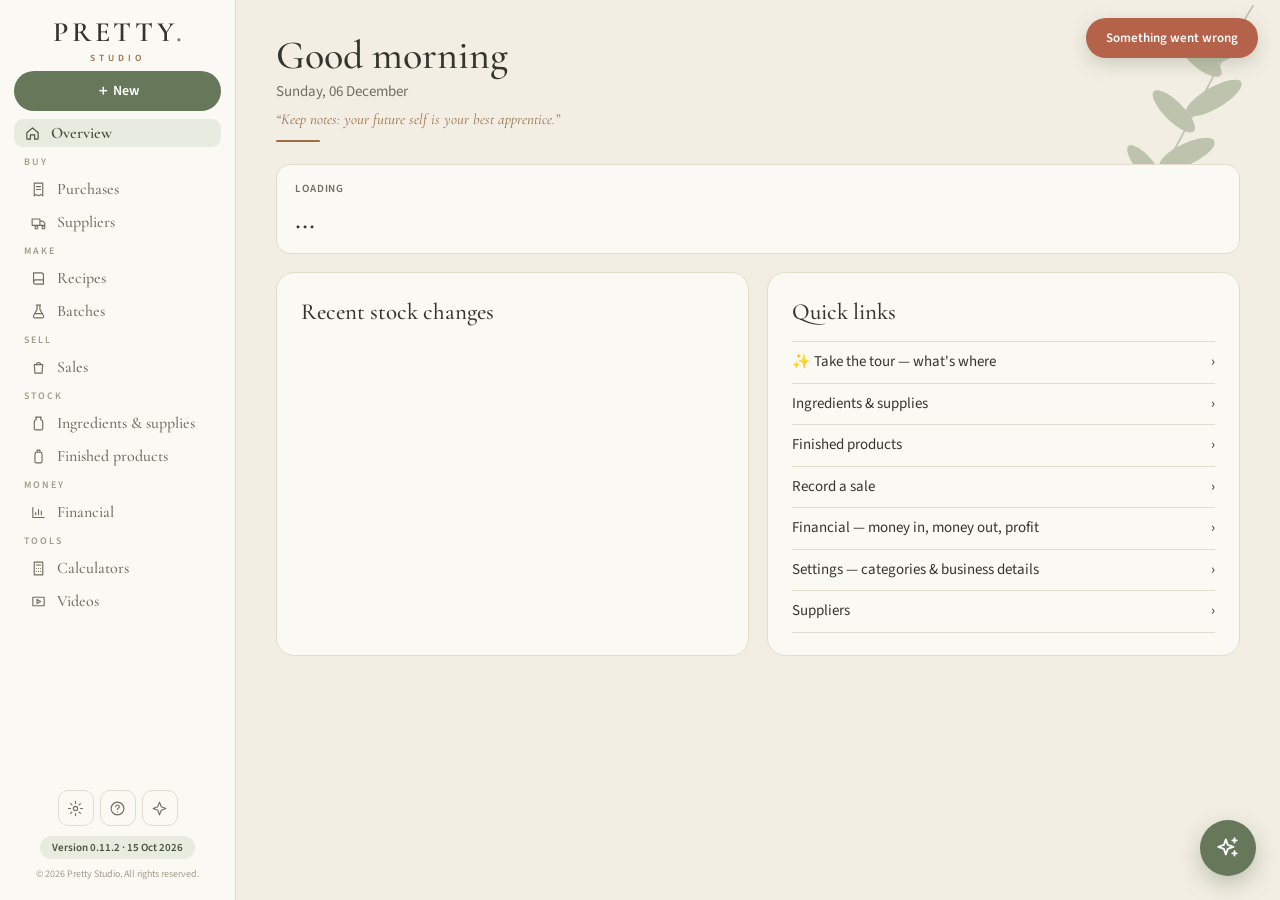
==== commit 7f7109d5: "v0.11.2: AI button bottom right and AI cost on the Overview - Floating AI button opens invoice or re" ====
--- a/app/index.html
+++ b/app/index.html
@@ -34,6 +34,7 @@
 </nav>
 <div id="quickShade" class="qshade" hidden></div>
 <div id="quick" class="quick" hidden></div>
+<button id="aiFab" class="aifab" aria-label="AI capture" title="AI capture — read an invoice or recipe for you"></button>
 <div id="toast" class="toast" hidden></div>
 <div id="modal" class="modal" hidden><div class="modal-card" id="modalCard"></div></div>
 <script type="module" src="app.js"></script>
--- a/app/styles.css
+++ b/app/styles.css
@@ -298,3 +298,18 @@
 .bbar span svg{width:21px;height:21px}
 @media (max-width:820px){.sprig{display:none}.head h1{font-size:32px}}
 .tile .v,.store b,.v{font-variant-numeric:lining-nums tabular-nums}
+/* AI cost pill on Overview and the ✨ AI button bottom right */
+.aipill{display:flex;align-items:center;gap:12px;background:var(--card);border:1px solid var(--line);border-radius:16px;padding:10px 16px;text-decoration:none;color:var(--text);align-self:flex-start}
+a.aipill[href]:hover{border-color:var(--line2);background:var(--teal-l)}
+.aip-i{width:34px;height:34px;border-radius:50%;background:var(--blush-l);display:grid;place-items:center;flex:none}
+.aip-i svg{width:18px;height:18px;stroke:var(--blush);fill:none;stroke-width:1.7;stroke-linecap:round;stroke-linejoin:round}
+.aip-l{font:500 18px "Cormorant Garamond",serif;margin-right:4px}
+.aip-v{display:flex;flex-direction:column;font-size:12.5px;color:var(--muted);text-align:right;line-height:1.35}
+.aip-v b{font-weight:600;color:var(--rose);font-variant-numeric:tabular-nums}
+.aifab{position:fixed;right:24px;bottom:24px;z-index:44;width:56px;height:56px;border-radius:50%;border:0;background:var(--teal);color:#fff;display:grid;place-items:center;cursor:pointer;box-shadow:0 8px 22px color-mix(in srgb,var(--teal) 38%,transparent);transition:transform .15s,background .15s}
+.aifab:hover{background:var(--teal-d);transform:scale(1.06)}
+.aifab:focus-visible{outline:3px solid var(--blush-l);outline-offset:3px}
+.aifab svg{width:26px;height:26px;stroke:#fff;fill:none;stroke-width:1.7;stroke-linecap:round;stroke-linejoin:round}
+@media (max-width:820px){.aifab{right:16px;bottom:calc(84px + env(safe-area-inset-bottom));width:50px;height:50px}.aipill{padding:8px 12px}.aip-l{display:none}}
+@media (prefers-reduced-motion:reduce){.aifab{transition:none}}
+.main{padding-bottom:96px}@media (max-width:820px){.main{padding-bottom:150px}}
